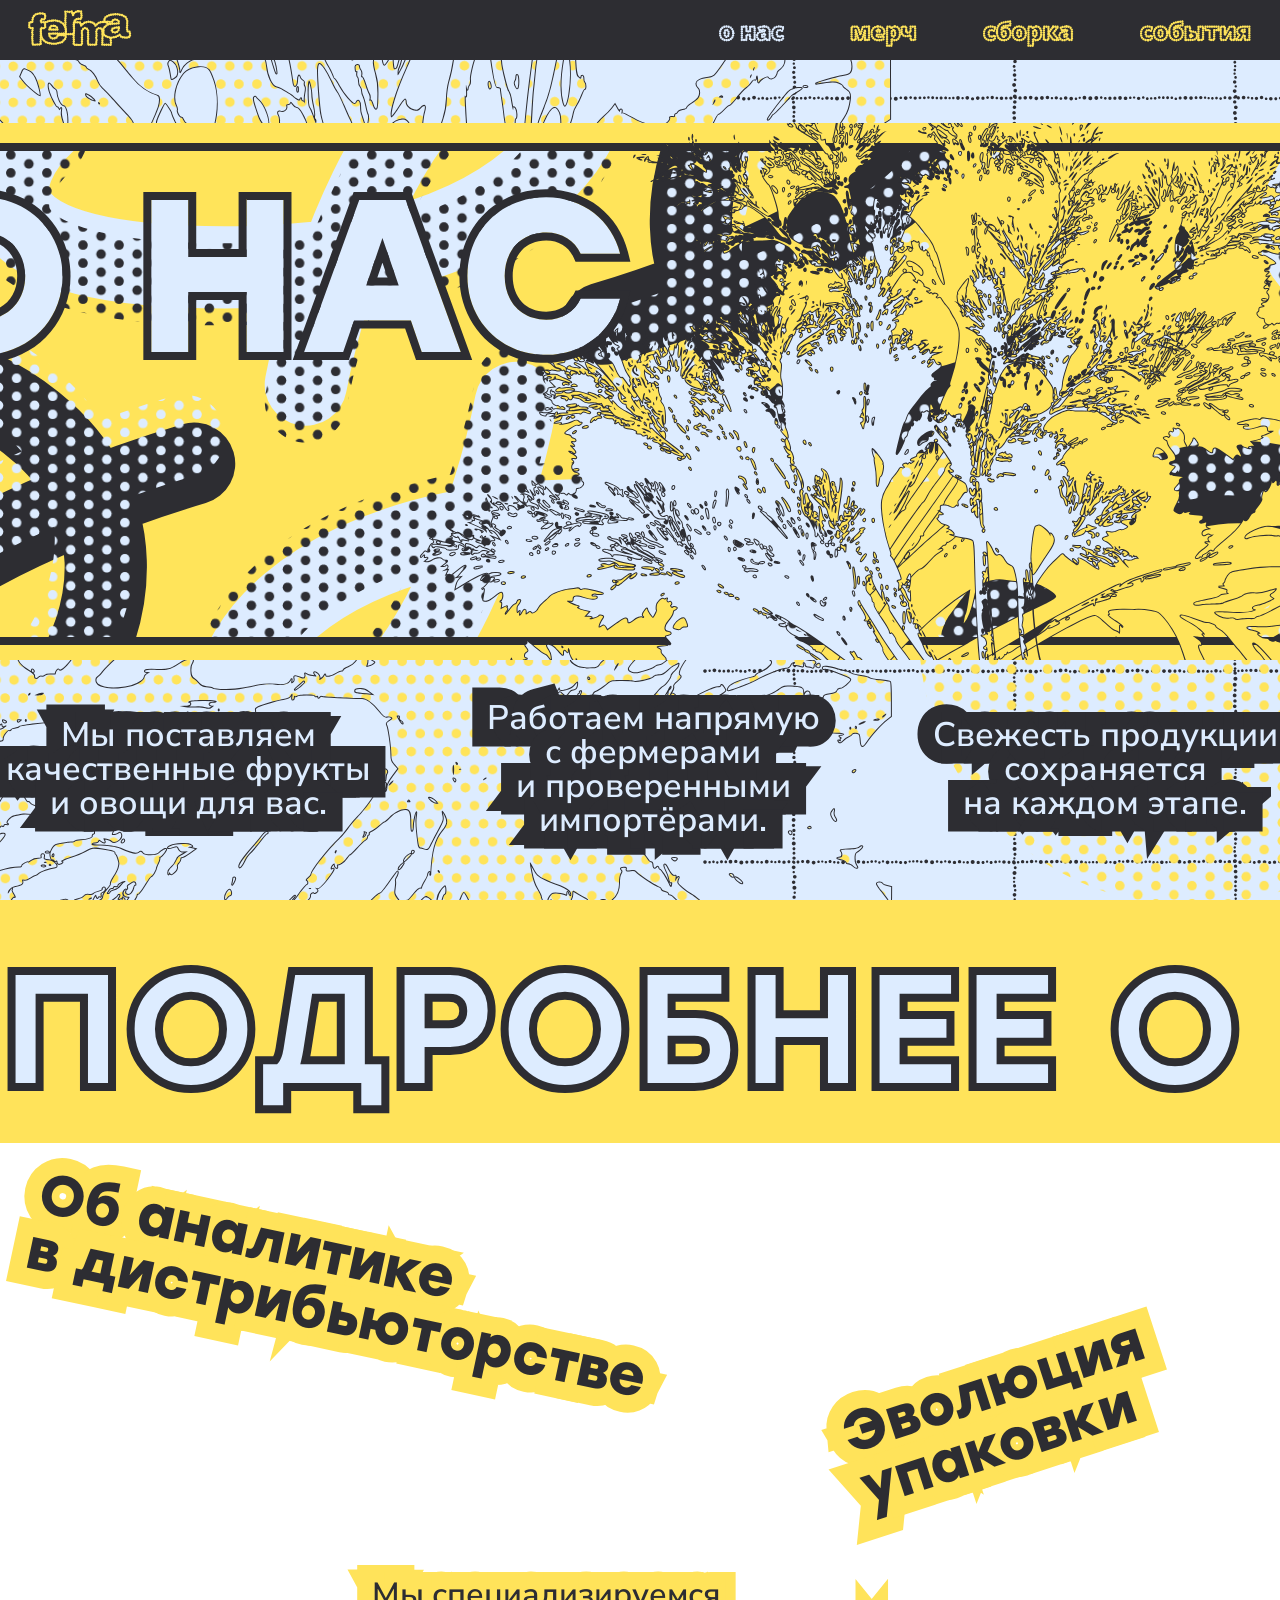
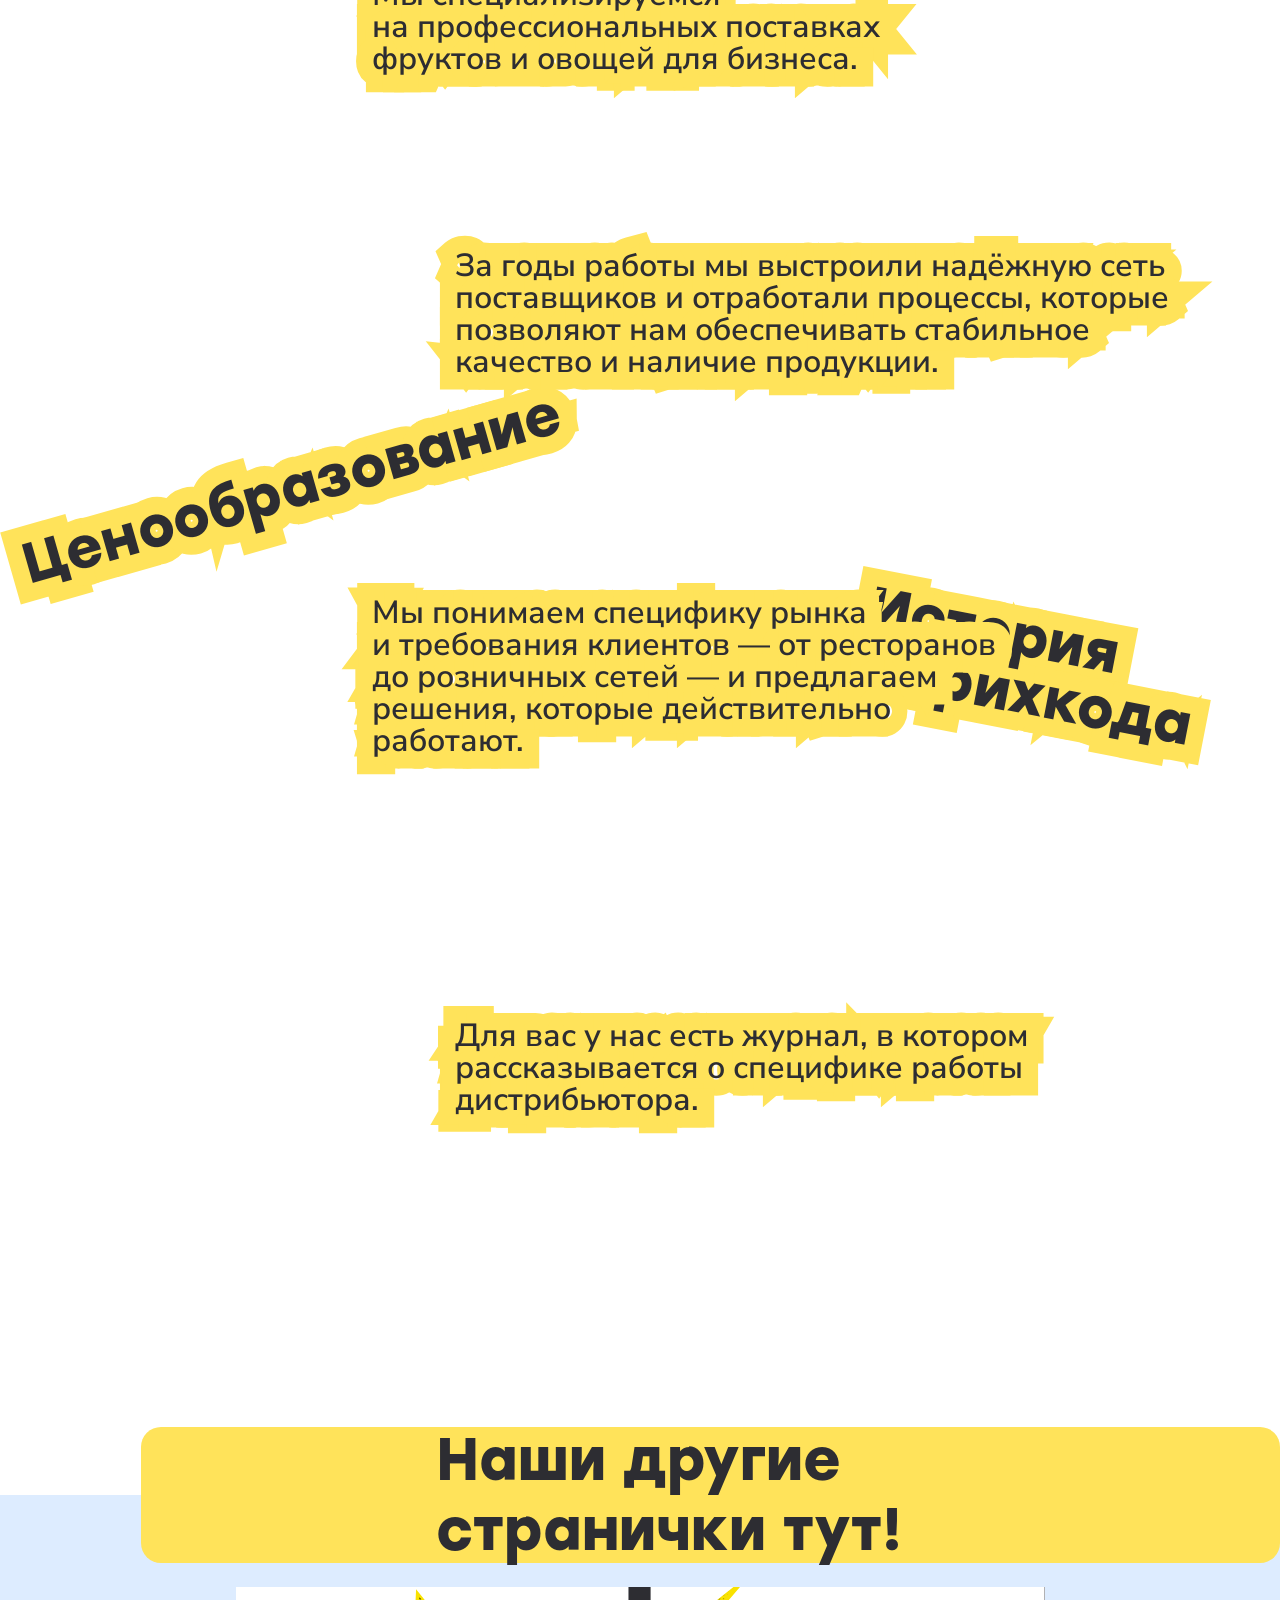
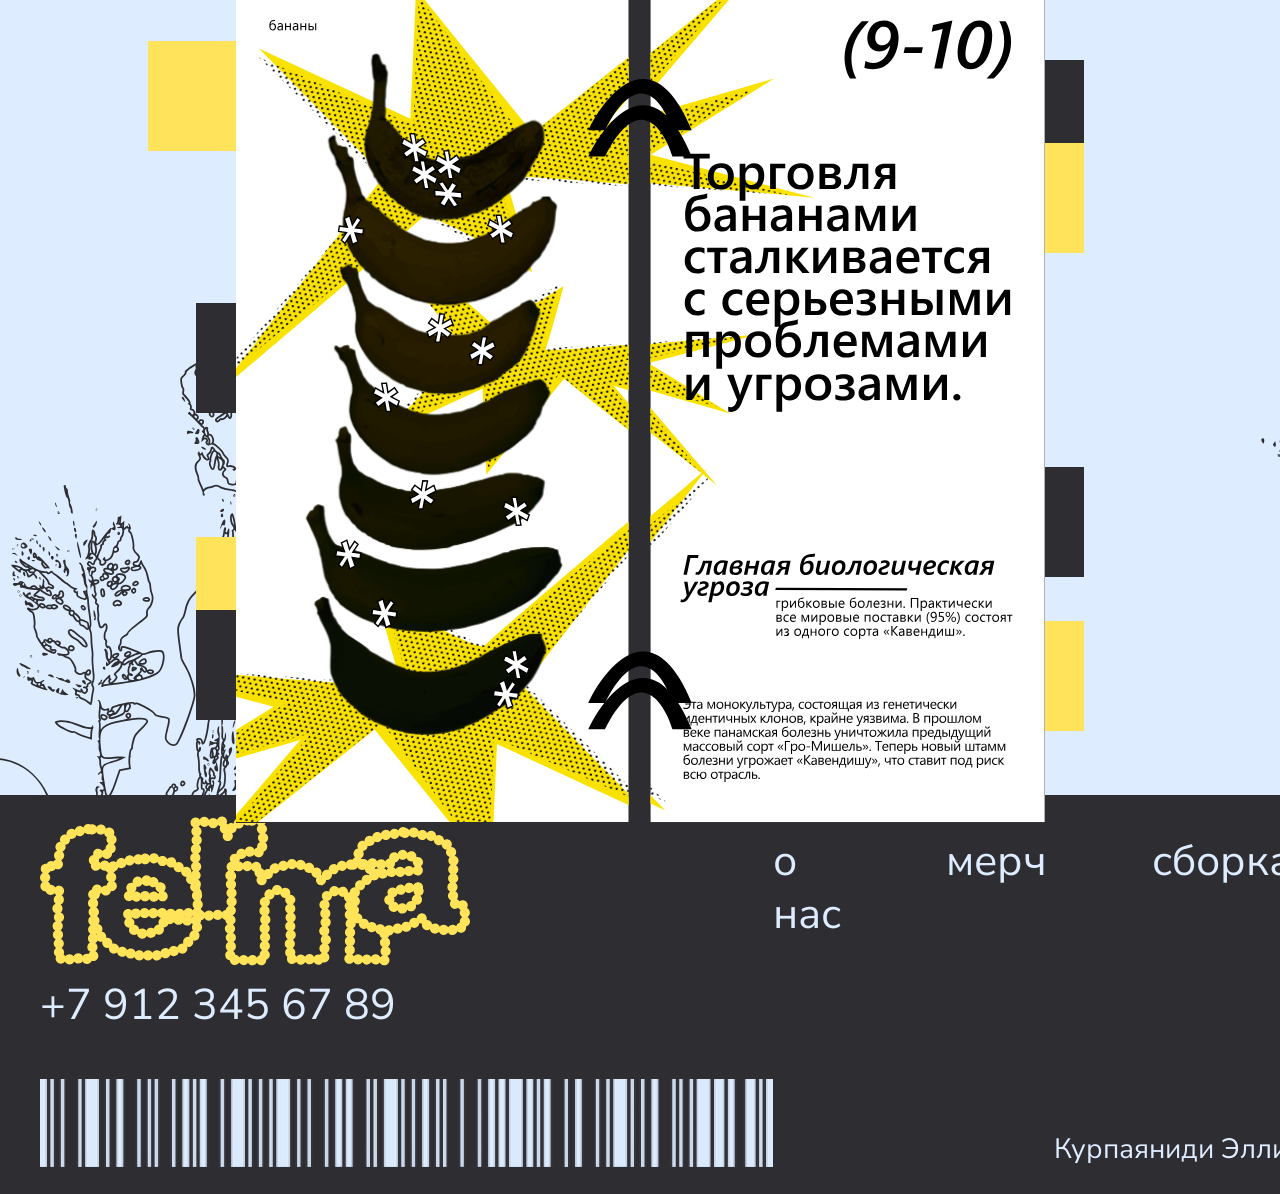
==== about.html @ 802f3a50 "all pages without adaptive" ====
<!DOCTYPE html>
<html lang="en">

<head>
    <meta charset="UTF-8">
    <meta name="viewport" content="width=device-width, initial-scale=1.0">
    <title>ferma</title>
    <link rel="stylesheet" href="stylesheets/style.css" />
    <script src="js/cart-store.js" defer></script>
    <script src="js/cart-nav.js" defer></script>
</head>

<body>
    <nav>
        <a href="./index.html" class="clickable">
            <img src="assets/img/logo.svg">
        </a>
        <div class="nav-sections">
            <a href="./about.html" class="nav-section clickable">
                <img class="default-nav" src="assets/img/about-active.svg">
                <img class="active-nav" src="assets/img/about-active.svg">
            </a>
            <a href="./merch.html" class="nav-section clickable">
                <img class="default-nav" src="assets/img/merch.svg">
                <img class="active-nav" src="assets/img/merch-active.svg">
            </a>
            <a href="./order.html" class="nav-section clickable">
                <img class="default-nav" src="assets/img/order.svg">
                <img class="active-nav" src="assets/img/order-active.svg">
            </a>
            <a href="./events.html" class="nav-section clickable">
                <img class="default-nav" src="assets/img/events.svg">
                <img class="active-nav" src="assets/img/events-active.svg">
            </a>
        </div>
    </nav>
    <section class="header-section-about">
        <div class="info-about-title">
        </div>
        <div class="info-text">
            <h6 class="stroke-text stroke-text--about-first-type"
                data-text="Мы&nbsp;поставляем качественные фрукты и&nbsp;овощи для вас.">
                <span>Мы&nbsp;поставляем качественные фрукты и&nbsp;овощи для вас.</span>
            </h6>
            <h6 class="stroke-text stroke-text--about-first-type"
                data-text="Работаем напрямую с&nbsp;фермерами и&nbsp;проверенными импортёрами.">
                <span>Работаем напрямую с&nbsp;фермерами и&nbsp;проверенными импортёрами.</span>
            </h6>
            <h6 class="stroke-text stroke-text--about-first-type"
                data-text="Свежесть продукции сохраняется на&nbsp;каждом этапе.">
                <span>Свежесть продукции сохраняется на&nbsp;каждом этапе.</span>
            </h6>
        </div>
    </section>
    <div class="info-run">
        <div class="info-run__track">
            <span>ПОДРОБНЕЕ О НАШЕЙ РАБОТЕ</span>
            <span>ПОДРОБНЕЕ О НАШЕЙ РАБОТЕ</span>
        </div>
    </div>
    <section class="zine-info">
        <h5 class="stroke-text stroke-text--about-third-type" data-text="Об аналитике в&nbsp;дистрибьюторстве"
            id="zine-title-theme-1">
            <span>Об аналитике в&nbsp;дистрибьюторстве</span>
        </h5>
        <h5 class="stroke-text stroke-text--about-third-type" data-text="Ценообразование" id="zine-title-theme-2">
            <span>Ценообразование</span>
        </h5>
        <h5 class="stroke-text stroke-text--about-third-type" data-text="Эволюция упаковки" id="zine-title-theme-3">
            <span>Эволюция упаковки</span>
        </h5>
        <h5 class="stroke-text stroke-text--about-third-type" data-text="История штрихкода" id="zine-title-theme-4">
            <span>История штрихкода</span>
        </h5>
        <h6 class="stroke-text stroke-text--about-second-type"
            data-text="Мы&nbsp;специализируемся на&nbsp;профессиональных поставках фруктов и&nbsp;овощей для бизнеса."
            id="zine-text-1">
            <span>Мы&nbsp;специализируемся на&nbsp;профессиональных поставках фруктов и&nbsp;овощей для
                бизнеса.</span>
        </h6>
        <h6 class="stroke-text stroke-text--about-second-type"
            data-text="За&nbsp;годы работы мы&nbsp;выстроили надёжную сеть поставщиков и&nbsp;отработали процессы, которые позволяют нам обеспечивать стабильное качество и&nbsp;наличие продукции."
            id="zine-text-2">
            <span>За&nbsp;годы работы мы&nbsp;выстроили надёжную сеть поставщиков и&nbsp;отработали процессы,
                которые позволяют нам обеспечивать стабильное качество и&nbsp;наличие продукции.</span>
        </h6>
        <h6 class="stroke-text stroke-text--about-second-type"
            data-text="Мы&nbsp;понимаем специфику рынка и&nbsp;требования клиентов&nbsp;&mdash; от&nbsp;ресторанов до&nbsp;розничных сетей&nbsp;&mdash; и&nbsp;предлагаем решения, которые действительно работают."
            id="zine-text-3">
            <span>Мы&nbsp;понимаем специфику рынка и&nbsp;требования клиентов&nbsp;&mdash; от&nbsp;ресторанов
                до&nbsp;розничных сетей&nbsp;&mdash; и&nbsp;предлагаем решения, которые действительно
                работают.</span>
        </h6>
        <h6 class="stroke-text stroke-text--about-second-type"
            data-text="Для вас у&nbsp;нас есть журнал, в&nbsp;котором рассказывается о&nbsp;специфике работы дистрибьютора."
            id="zine-text-4">
            <span>Для вас у&nbsp;нас есть журнал, в&nbsp;котором рассказывается о&nbsp;специфике работы
                дистрибьютора.</span>
        </h6>

        <div class="zine-title">
            Наши другие странички тут!
        </div>
    </section>
    <section class="zine-interactive">
        <section class="zine-interactive">
            <div class="zine-interactive__content">
                <button type="button" class="tab yellow-tab left-tab clickable" id="zine-interactive-tab-1"
                    data-page="0" aria-label="Страница 1"></button>
                <button type="button" class="tab gray-tab left-tab clickable" id="zine-interactive-tab-2" data-page="1"
                    aria-label="Страница 2"></button>
                <button type="button" class="tab yellow-tab left-tab clickable" id="zine-interactive-tab-3"
                    data-page="2" aria-label="Страница 3"></button>
                <button type="button" class="tab gray-tab left-tab clickable" id="zine-interactive-tab-4" data-page="3"
                    aria-label="Страница 4"></button>

                <button type="button" class="tab gray-tab right-tab clickable" id="zine-interactive-tab-5" data-page="4"
                    aria-label="Страница 5"></button>
                <button type="button" class="tab yellow-tab right-tab clickable" id="zine-interactive-tab-6"
                    data-page="5" aria-label="Страница 6"></button>
                <button type="button" class="tab gray-tab right-tab clickable" id="zine-interactive-tab-7" data-page="6"
                    aria-label="Страница 7"></button>
                <button type="button" class="tab yellow-tab right-tab clickable" id="zine-interactive-tab-8"
                    data-page="7" aria-label="Страница 8"></button>

                <div class="zine-page">
                    <div class="zine-page__backdrop" aria-hidden="true"></div>
                    <div class="zine-page__stage" id="zine-page-stage">
                        <img class="zine-page__image" id="zine-page-image" src="assets/img/zine-first.svg"
                            alt="Страница журнала">
                    </div>
                </div>
            </div>
        </section>

        <script src="js/zine-interactive.js" defer></script>

    </section>

    <script src="js/zine-interactive.js" defer></script>
    <footer>
        <div class="left-footer">
            <div class="contacts">
                <img src="assets/img/logo-footer.svg">
                <p>+7 912 345 67 89</p>
            </div>
            <img src="assets/img/barcode-footer.png">
        </div>
        <div class="right-footer">
            <div class="footer-links">
                <a href="./about.html">о нас</a>
                <a href="./merch.html">мерч</a>
                <a href="./order.html">сборка</a>
                <a href="./events.html">события</a>
            </div>
            <div class="name">
                <p>Курпаяниди Эллина</p>
                <p>БРИЦП252</p>
            </div>
        </div>
    </footer>
</body>

</html>
---- stylesheets/style.css ----
@import "./reset.css";
@import "./font.css";
@import "./base.css";
@import "./adaptive.css";
@import "./about.css";
@import "./merch.css";
@import "./merch-product.css";
@import "./cart.css";
@import "./order.css";
@import "./events.css";
@import "./event.css";
@import "./form.css";
@import "./error.css";
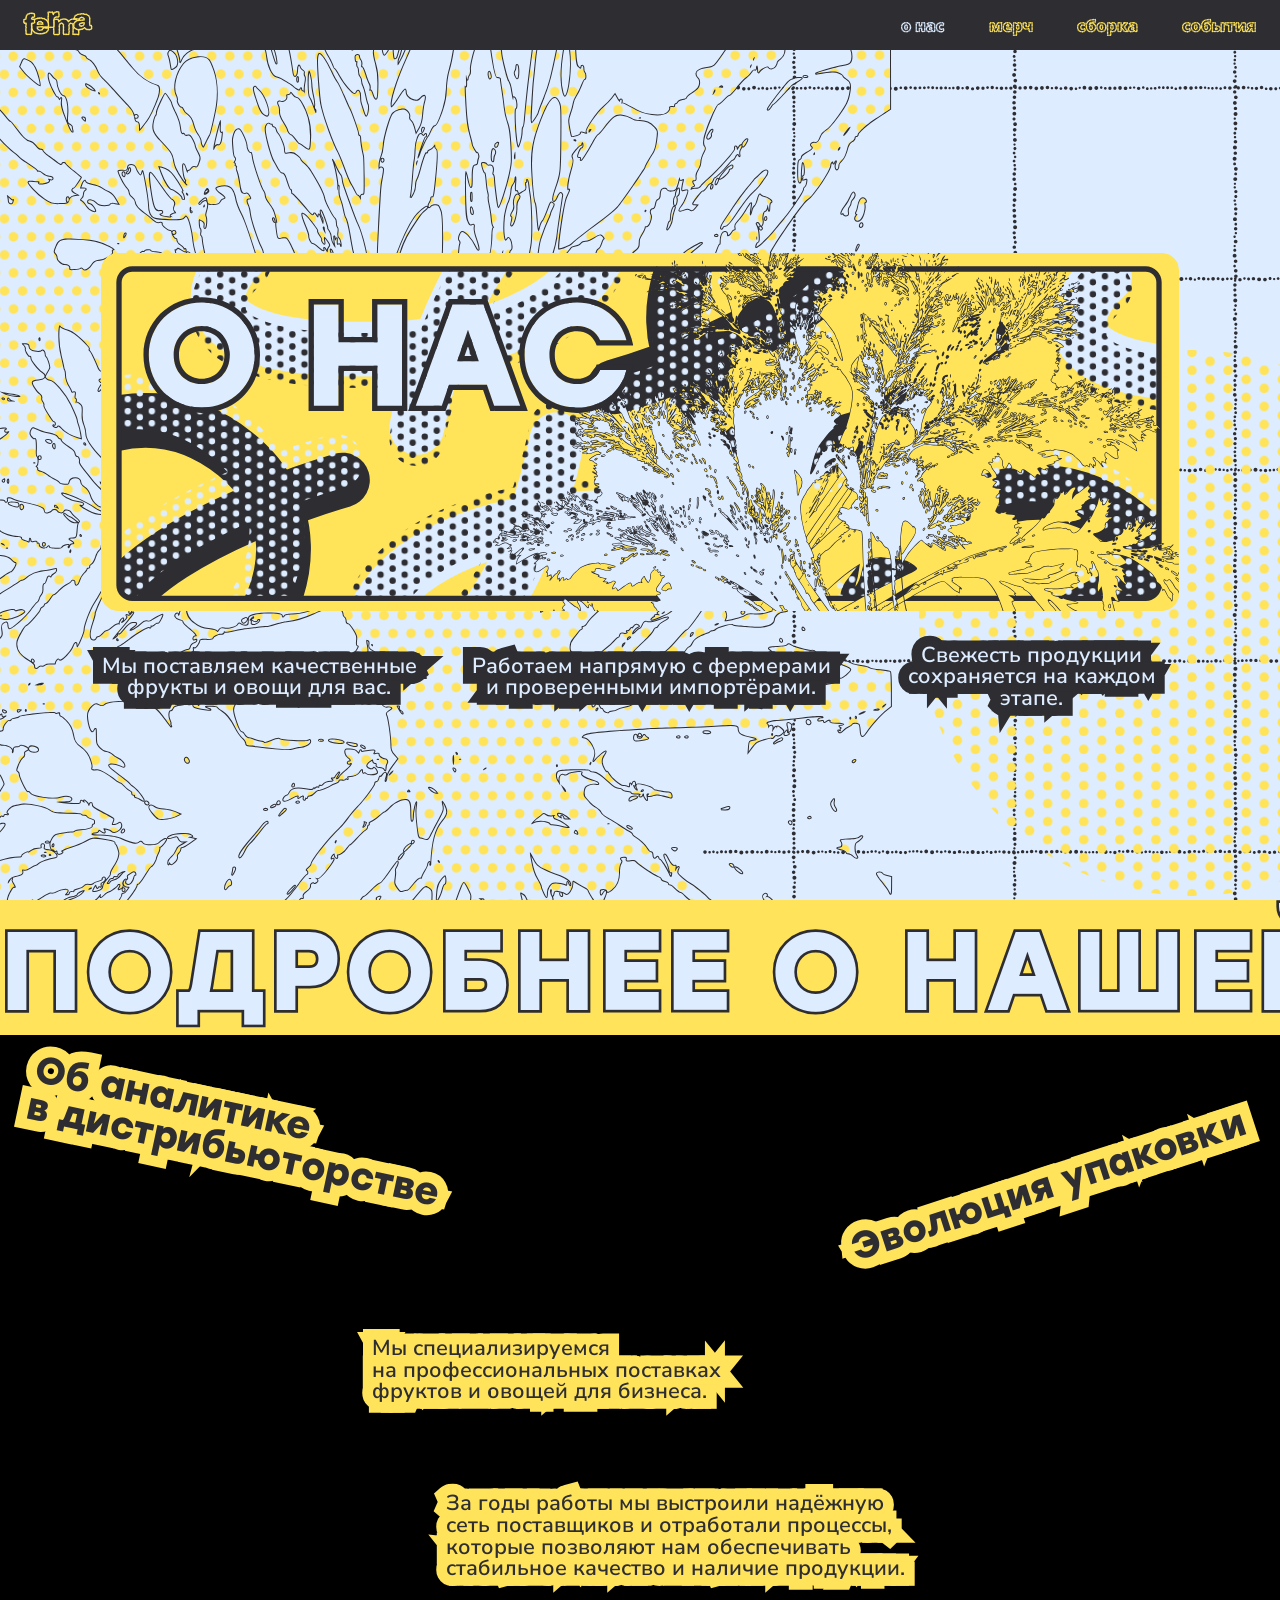
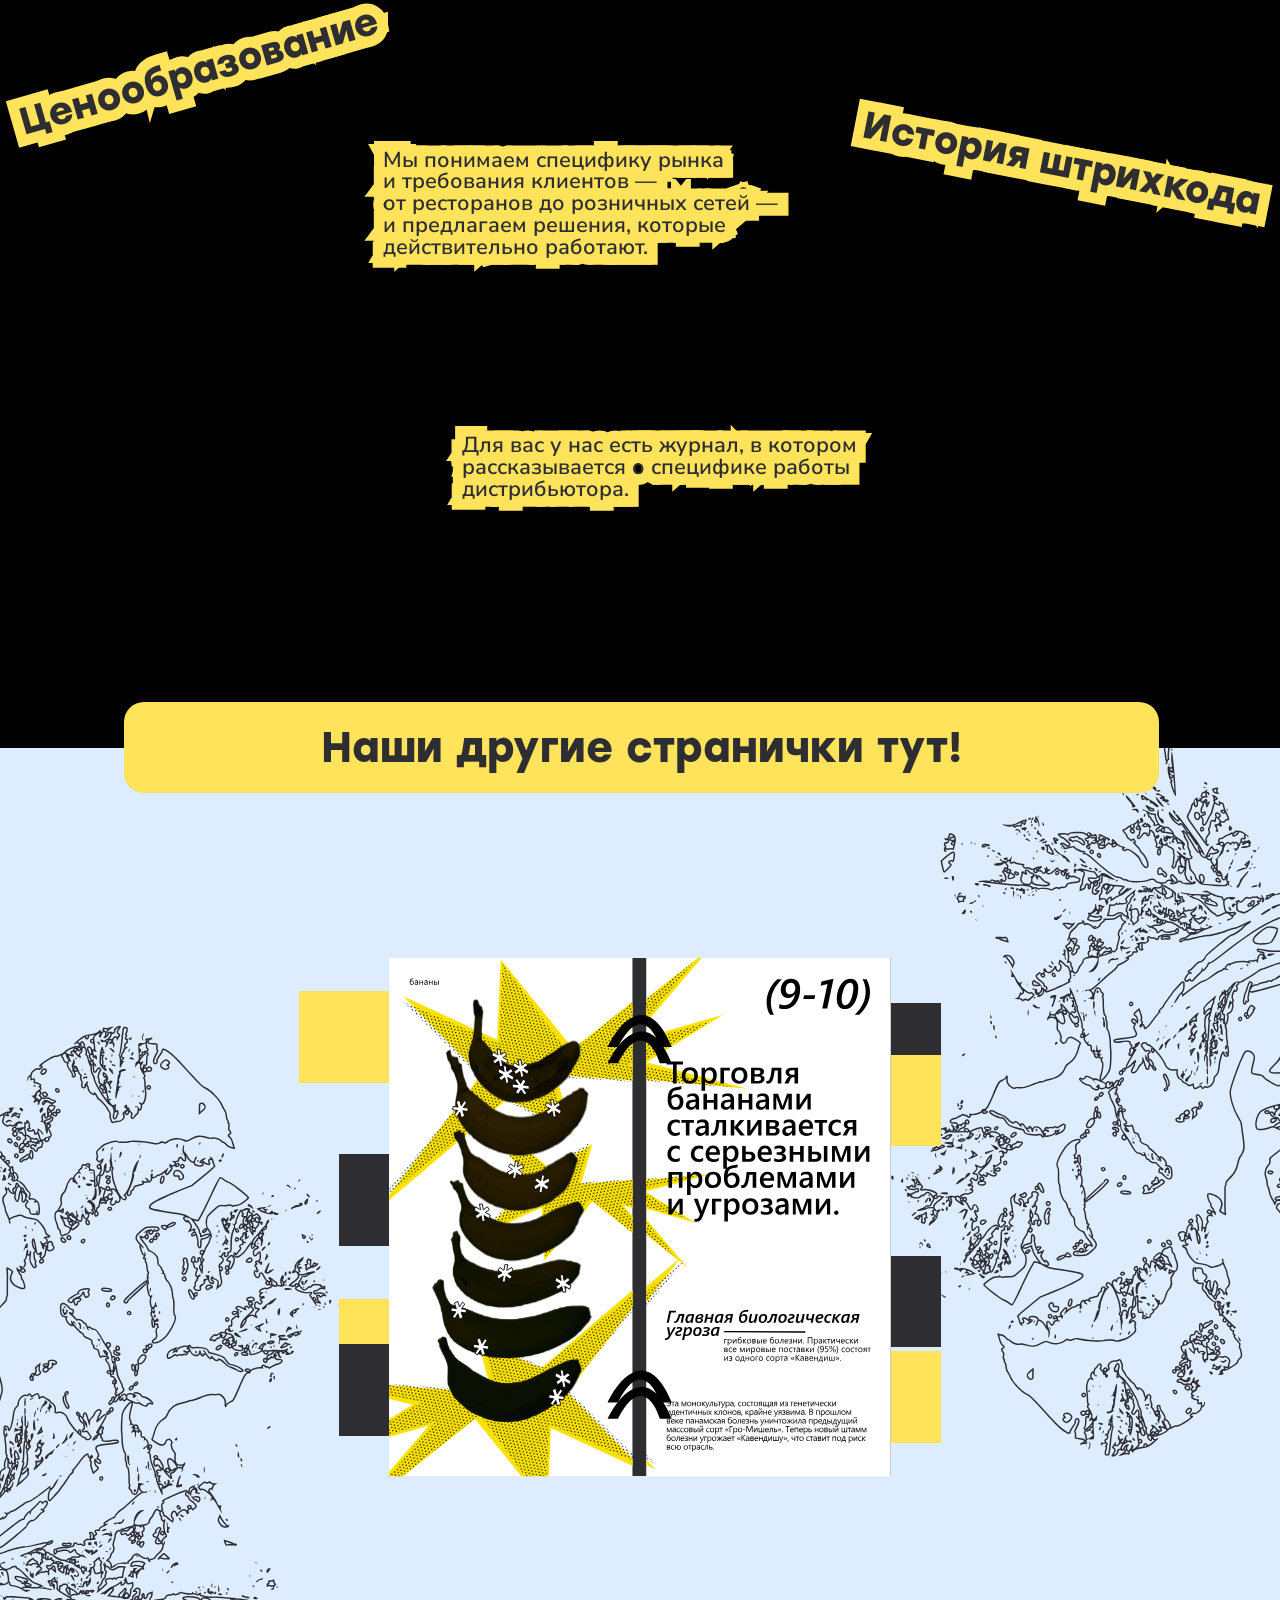
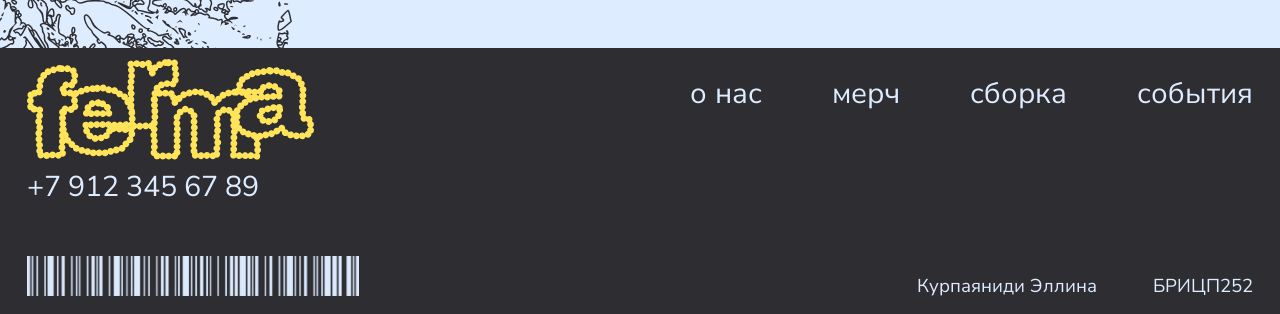
==== commit 6d357e3e: "adaptive + edits" ====
--- a/about.html
+++ b/about.html
@@ -4,38 +4,46 @@
 <head>
     <meta charset="UTF-8">
     <meta name="viewport" content="width=device-width, initial-scale=1.0">
+    <link rel="icon" href="assets/img/ui/favicon.svg" type="image/svg+xml">
     <title>ferma</title>
     <link rel="stylesheet" href="stylesheets/style.css" />
     <script src="js/cart-store.js" defer></script>
     <script src="js/cart-nav.js" defer></script>
+    <script src="js/nav-menu.js" defer></script>
 </head>
 
 <body>
     <nav>
         <a href="./index.html" class="clickable">
-            <img src="assets/img/logo.svg">
+            <img src="assets/img/ui/logo.svg">
         </a>
-        <div class="nav-sections">
+        <div class="nav-sections" id="nav-mobile-panel">
             <a href="./about.html" class="nav-section clickable">
-                <img class="default-nav" src="assets/img/about-active.svg">
-                <img class="active-nav" src="assets/img/about-active.svg">
+                <img class="default-nav" src="assets/img/ui/about-active.svg">
+                <img class="active-nav" src="assets/img/ui/about-active.svg">
             </a>
             <a href="./merch.html" class="nav-section clickable">
-                <img class="default-nav" src="assets/img/merch.svg">
-                <img class="active-nav" src="assets/img/merch-active.svg">
+                <img class="default-nav" src="assets/img/ui/merch.svg">
+                <img class="active-nav" src="assets/img/ui/merch-active.svg">
             </a>
             <a href="./order.html" class="nav-section clickable">
-                <img class="default-nav" src="assets/img/order.svg">
-                <img class="active-nav" src="assets/img/order-active.svg">
+                <img class="default-nav" src="assets/img/ui/order.svg">
+                <img class="active-nav" src="assets/img/ui/order-active.svg">
             </a>
             <a href="./events.html" class="nav-section clickable">
-                <img class="default-nav" src="assets/img/events.svg">
-                <img class="active-nav" src="assets/img/events-active.svg">
+                <img class="default-nav" src="assets/img/ui/events.svg">
+                <img class="active-nav" src="assets/img/ui/events-active.svg">
             </a>
         </div>
+        <button type="button" class="nav-burger clickable" aria-label="Открыть меню" aria-expanded="false" aria-controls="nav-mobile-panel">
+            <img src="assets/img/ui/burger-menu.svg" alt="">
+        </button>
     </nav>
+    <div class="nav-overlay" aria-hidden="true"></div>
     <section class="header-section-about">
         <div class="info-about-title">
+            <img class="info-about-title__banner info-about-title__banner--768" src="assets/img/banners/about-banner-768.svg" alt="">
+            <img class="info-about-title__banner info-about-title__banner--430" src="assets/img/banners/about-banner-430.svg" alt="">
         </div>
         <div class="info-text">
             <h6 class="stroke-text stroke-text--about-first-type"
@@ -103,48 +111,43 @@
         </div>
     </section>
     <section class="zine-interactive">
-        <section class="zine-interactive">
-            <div class="zine-interactive__content">
-                <button type="button" class="tab yellow-tab left-tab clickable" id="zine-interactive-tab-1"
-                    data-page="0" aria-label="Страница 1"></button>
-                <button type="button" class="tab gray-tab left-tab clickable" id="zine-interactive-tab-2" data-page="1"
-                    aria-label="Страница 2"></button>
-                <button type="button" class="tab yellow-tab left-tab clickable" id="zine-interactive-tab-3"
-                    data-page="2" aria-label="Страница 3"></button>
-                <button type="button" class="tab gray-tab left-tab clickable" id="zine-interactive-tab-4" data-page="3"
-                    aria-label="Страница 4"></button>
+        <div class="zine-interactive__content">
+            <button type="button" class="tab yellow-tab left-tab clickable" id="zine-interactive-tab-1"
+                data-page="0" aria-label="Страница 1"></button>
+            <button type="button" class="tab gray-tab left-tab clickable" id="zine-interactive-tab-2" data-page="1"
+                aria-label="Страница 2"></button>
+            <button type="button" class="tab yellow-tab left-tab clickable" id="zine-interactive-tab-3"
+                data-page="2" aria-label="Страница 3"></button>
+            <button type="button" class="tab gray-tab left-tab clickable" id="zine-interactive-tab-4" data-page="3"
+                aria-label="Страница 4"></button>
 
-                <button type="button" class="tab gray-tab right-tab clickable" id="zine-interactive-tab-5" data-page="4"
-                    aria-label="Страница 5"></button>
-                <button type="button" class="tab yellow-tab right-tab clickable" id="zine-interactive-tab-6"
-                    data-page="5" aria-label="Страница 6"></button>
-                <button type="button" class="tab gray-tab right-tab clickable" id="zine-interactive-tab-7" data-page="6"
-                    aria-label="Страница 7"></button>
-                <button type="button" class="tab yellow-tab right-tab clickable" id="zine-interactive-tab-8"
-                    data-page="7" aria-label="Страница 8"></button>
+            <button type="button" class="tab gray-tab right-tab clickable" id="zine-interactive-tab-5" data-page="4"
+                aria-label="Страница 5"></button>
+            <button type="button" class="tab yellow-tab right-tab clickable" id="zine-interactive-tab-6"
+                data-page="5" aria-label="Страница 6"></button>
+            <button type="button" class="tab gray-tab right-tab clickable" id="zine-interactive-tab-7" data-page="6"
+                aria-label="Страница 7"></button>
+            <button type="button" class="tab yellow-tab right-tab clickable" id="zine-interactive-tab-8"
+                data-page="7" aria-label="Страница 8"></button>
 
-                <div class="zine-page">
-                    <div class="zine-page__backdrop" aria-hidden="true"></div>
-                    <div class="zine-page__stage" id="zine-page-stage">
-                        <img class="zine-page__image" id="zine-page-image" src="assets/img/zine-first.svg"
-                            alt="Страница журнала">
-                    </div>
+            <div class="zine-page">
+                <div class="zine-page__backdrop" aria-hidden="true"></div>
+                <div class="zine-page__stage" id="zine-page-stage">
+                    <img class="zine-page__image" id="zine-page-image" src="assets/img/zine/zine-first.svg"
+                        alt="Страница журнала">
                 </div>
             </div>
-        </section>
-
-        <script src="js/zine-interactive.js" defer></script>
-
+        </div>
     </section>
 
     <script src="js/zine-interactive.js" defer></script>
     <footer>
         <div class="left-footer">
             <div class="contacts">
-                <img src="assets/img/logo-footer.svg">
+                <img src="assets/img/ui/logo-footer.svg">
                 <p>+7 912 345 67 89</p>
             </div>
-            <img src="assets/img/barcode-footer.png">
+            <img src="assets/img/ui/barcode-footer.png">
         </div>
         <div class="right-footer">
             <div class="footer-links">
@@ -161,4 +164,4 @@
     </footer>
 </body>
 
-</html>+</html>
--- a/stylesheets/style.css
+++ b/stylesheets/style.css
@@ -1,13 +1,13 @@
-@import "./reset.css";
-@import "./font.css";
-@import "./base.css";
-@import "./adaptive.css";
-@import "./about.css";
-@import "./merch.css";
-@import "./merch-product.css";
-@import "./cart.css";
-@import "./order.css";
-@import "./events.css";
-@import "./event.css";
-@import "./form.css";
-@import "./error.css";+@import "./styles/reset.css";
+@import "./styles/font.css";
+@import "./styles/base.css";
+@import "./styles/about.css";
+@import "./styles/merch.css";
+@import "./styles/merch-product.css";
+@import "./styles/cart.css";
+@import "./styles/order.css";
+@import "./styles/events.css";
+@import "./styles/event.css";
+@import "./styles/form.css";
+@import "./styles/error.css";
+@import "./adaptives/adaptive.css";
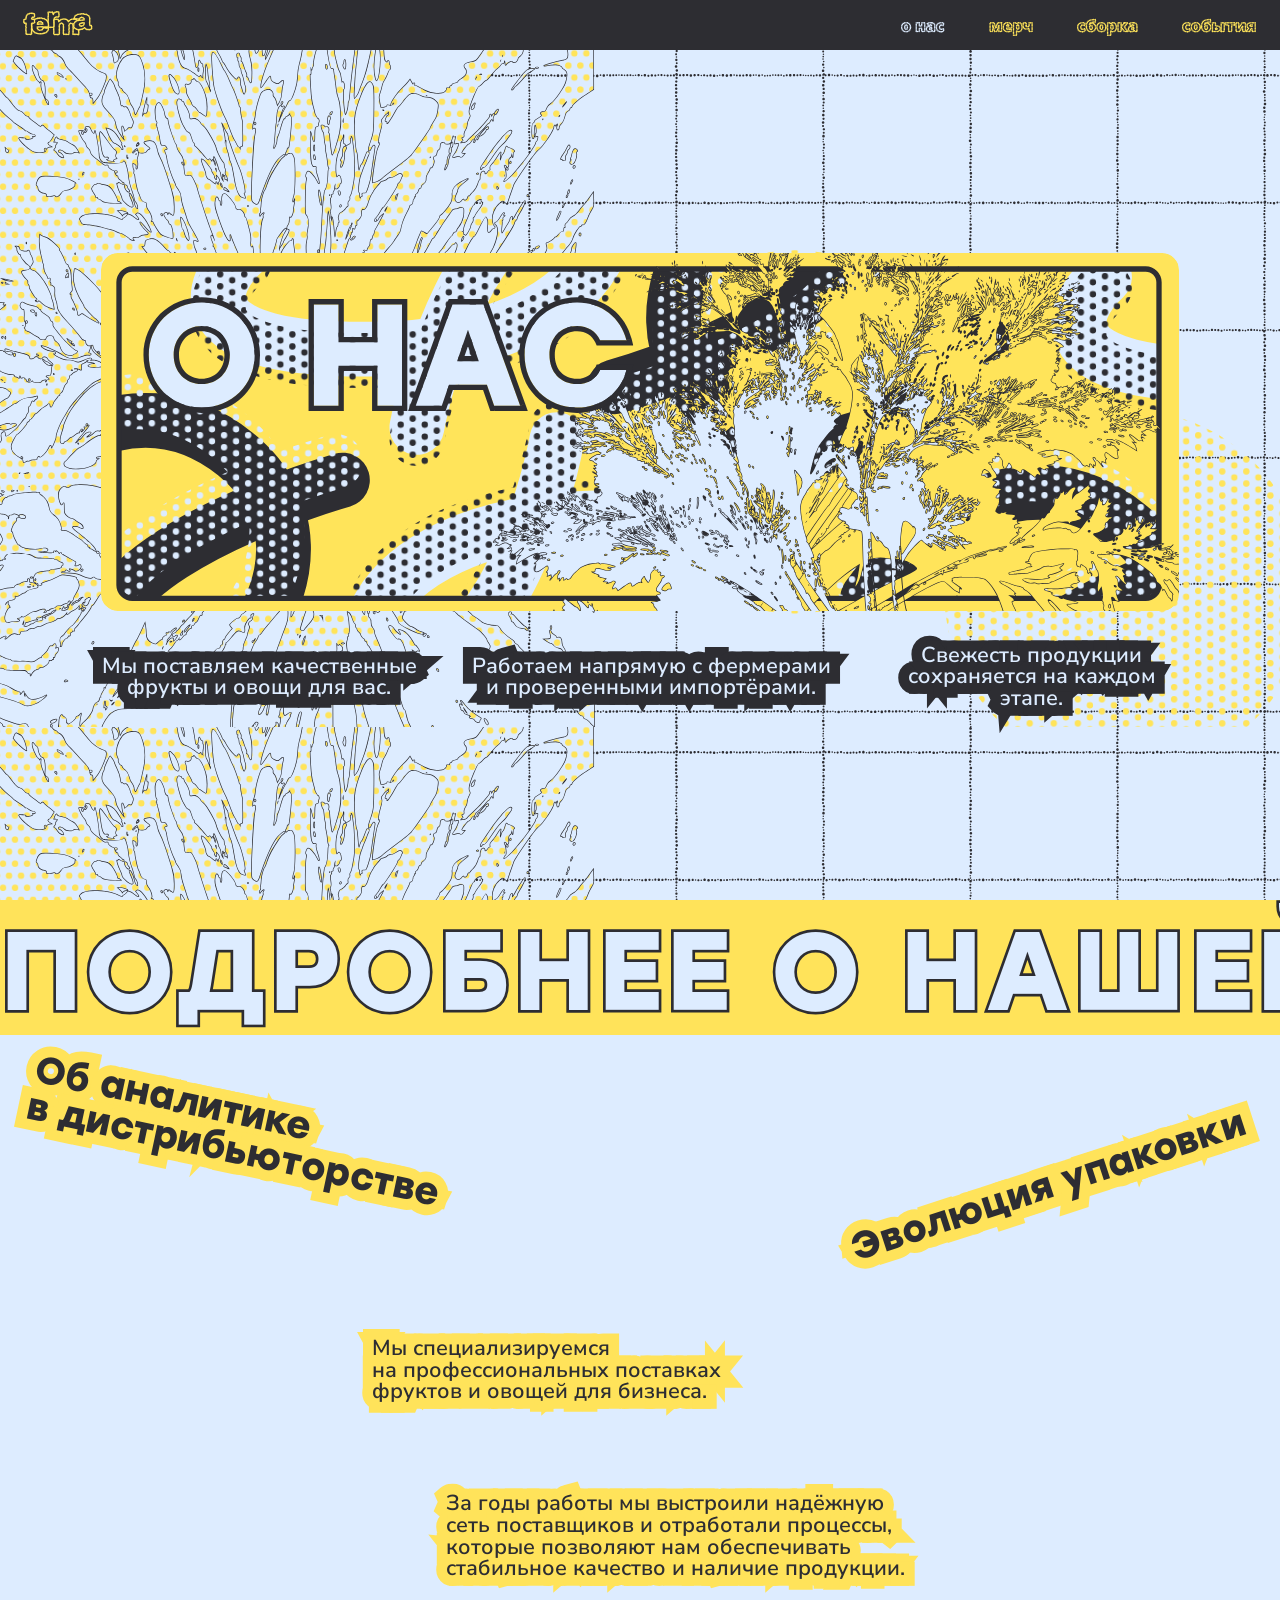
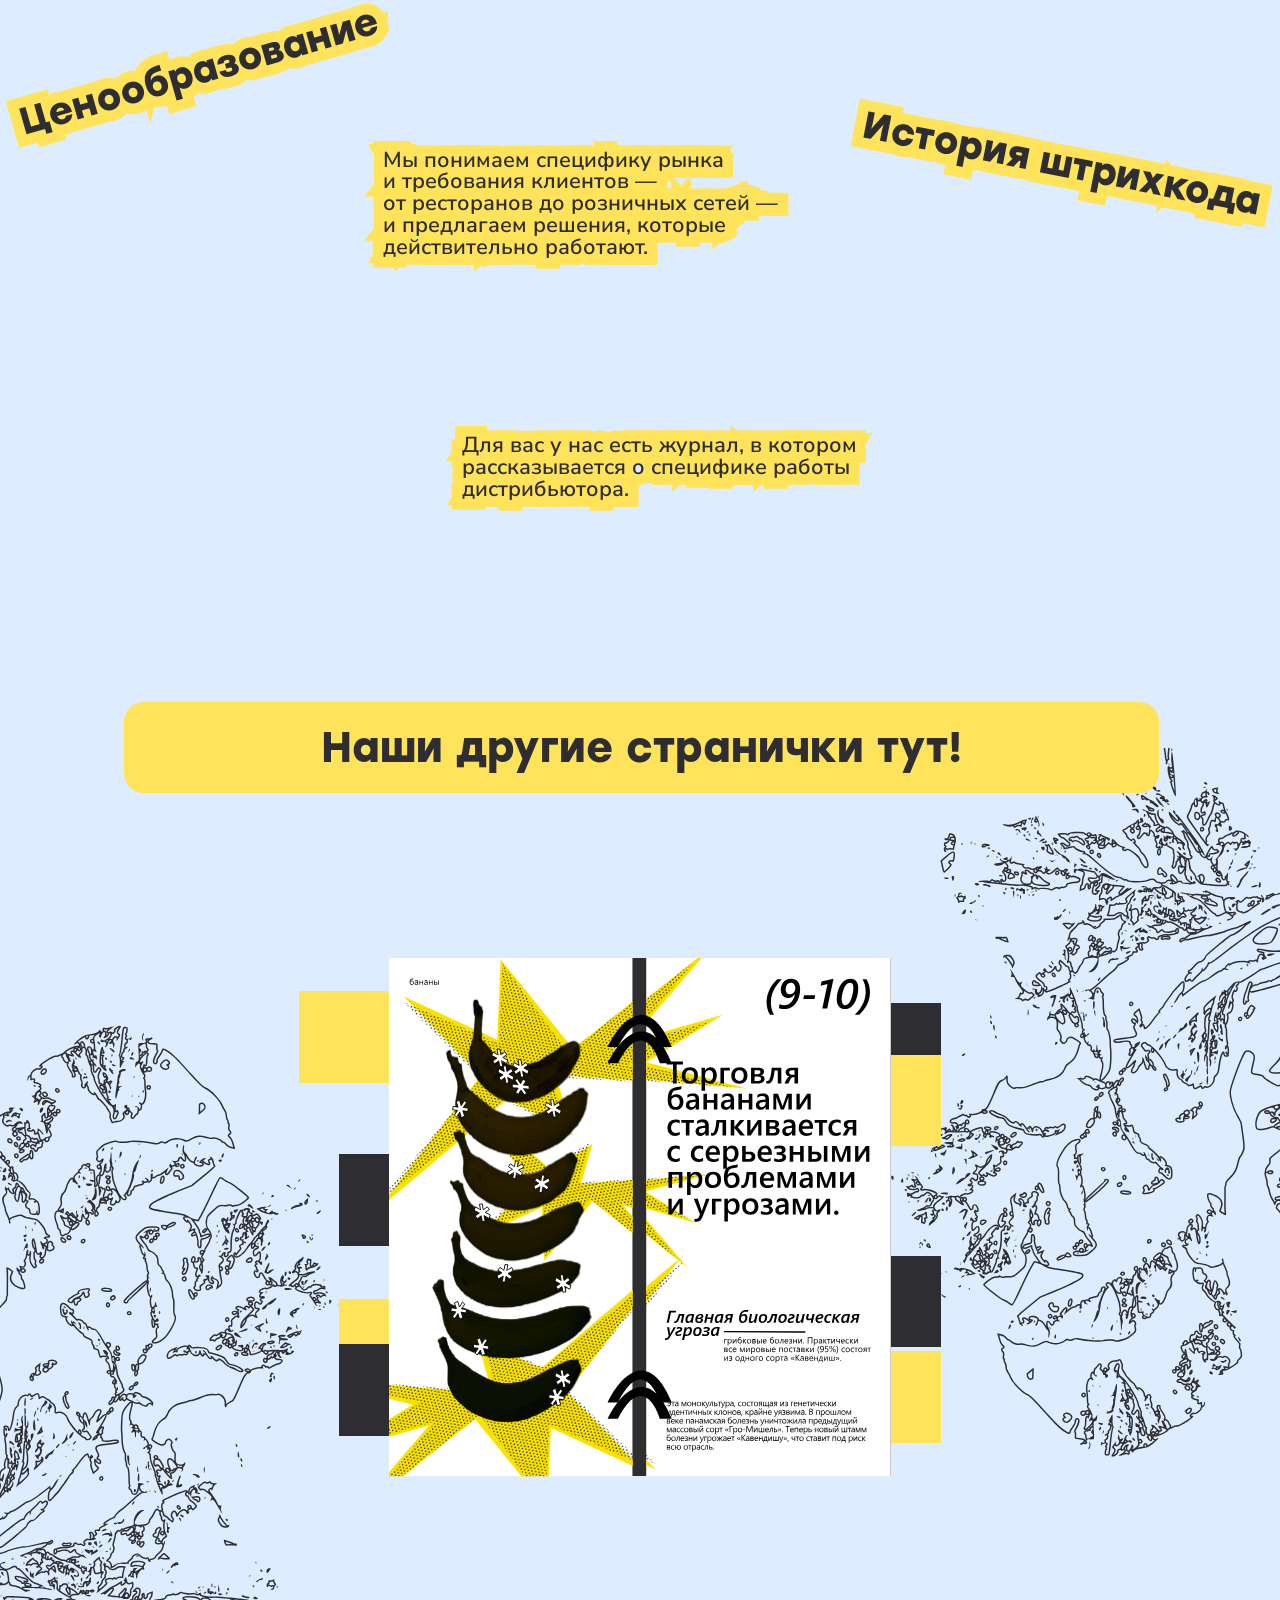
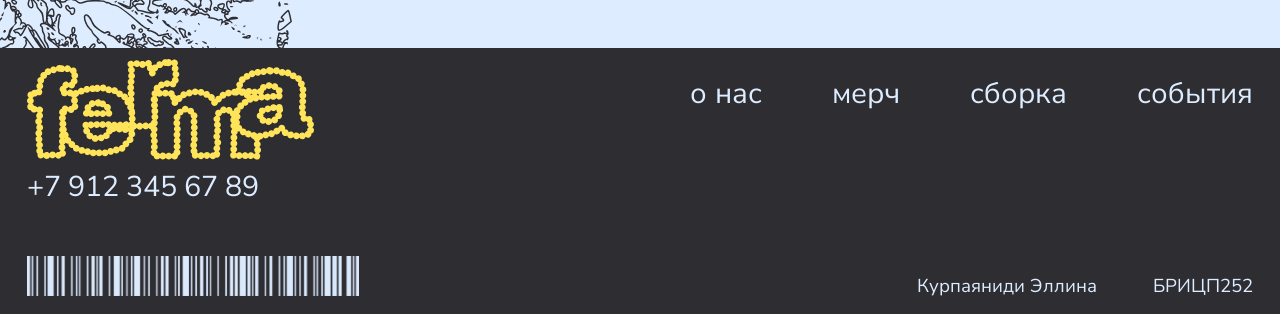
==== commit 4f7029af: "optimization" ====
--- a/about.html
+++ b/about.html
@@ -42,8 +42,11 @@
     <div class="nav-overlay" aria-hidden="true"></div>
     <section class="header-section-about">
         <div class="info-about-title">
-            <img class="info-about-title__banner info-about-title__banner--768" src="assets/img/banners/about-banner-768.svg" alt="">
-            <img class="info-about-title__banner info-about-title__banner--430" src="assets/img/banners/about-banner-430.svg" alt="">
+            <picture class="info-about-title__banner-wrap">
+                <source media="(max-width: 430px)" srcset="assets/img/banners/about-banner-430.svg">
+                <source media="(max-width: 768px)" srcset="assets/img/banners/about-banner-768.svg">
+                <img src="data:," alt="" width="1" height="1" decoding="async">
+            </picture>
         </div>
         <div class="info-text">
             <h6 class="stroke-text stroke-text--about-first-type"
@@ -66,7 +69,10 @@
             <span>ПОДРОБНЕЕ О НАШЕЙ РАБОТЕ</span>
         </div>
     </div>
-    <section class="zine-info">
+    <section class="zine-info lazy-bg"
+        data-bg="assets/img/backgrounds/zine-info-bg.svg"
+        data-bg-768="assets/img/backgrounds/zine-info-bg-768.svg"
+        data-bg-430="assets/img/backgrounds/zine-info-bg-430.svg">
         <h5 class="stroke-text stroke-text--about-third-type" data-text="Об аналитике в&nbsp;дистрибьюторстве"
             id="zine-title-theme-1">
             <span>Об аналитике в&nbsp;дистрибьюторстве</span>
@@ -110,7 +116,10 @@
             Наши другие странички тут!
         </div>
     </section>
-    <section class="zine-interactive">
+    <section class="zine-interactive lazy-bg"
+        data-bg="assets/img/backgrounds/zine-interactive-bg.svg"
+        data-bg-768="assets/img/backgrounds/zine-interactive-bg-768.svg"
+        data-bg-430="assets/img/backgrounds/zine-interactive-bg-430.svg">
         <div class="zine-interactive__content">
             <button type="button" class="tab yellow-tab left-tab clickable" id="zine-interactive-tab-1"
                 data-page="0" aria-label="Страница 1"></button>
@@ -141,13 +150,14 @@
     </section>
 
     <script src="js/zine-interactive.js" defer></script>
+    <script src="js/lazy-bg.js" defer></script>
     <footer>
         <div class="left-footer">
             <div class="contacts">
                 <img src="assets/img/ui/logo-footer.svg">
                 <p>+7 912 345 67 89</p>
             </div>
-            <img src="assets/img/ui/barcode-footer.png">
+            <img src="assets/img/ui/barcode-footer.png" alt="" loading="lazy" decoding="async">
         </div>
         <div class="right-footer">
             <div class="footer-links">
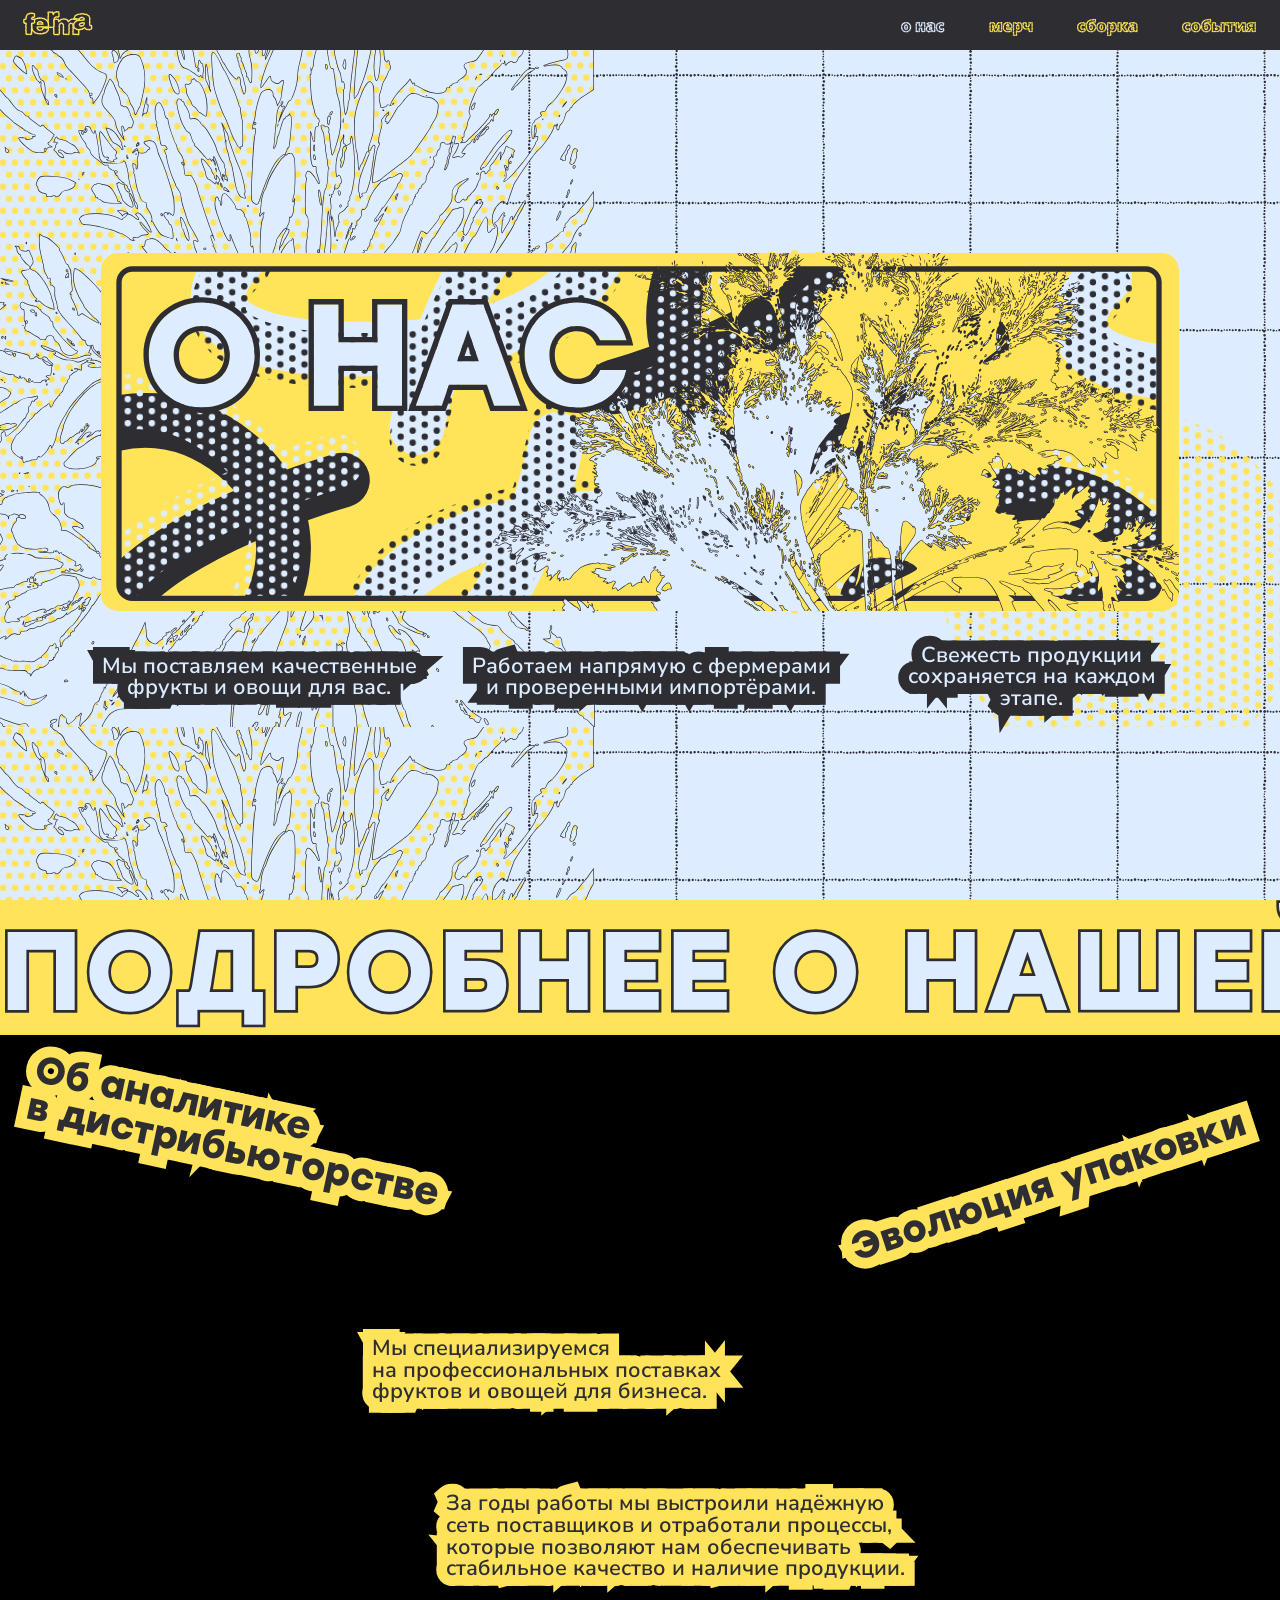
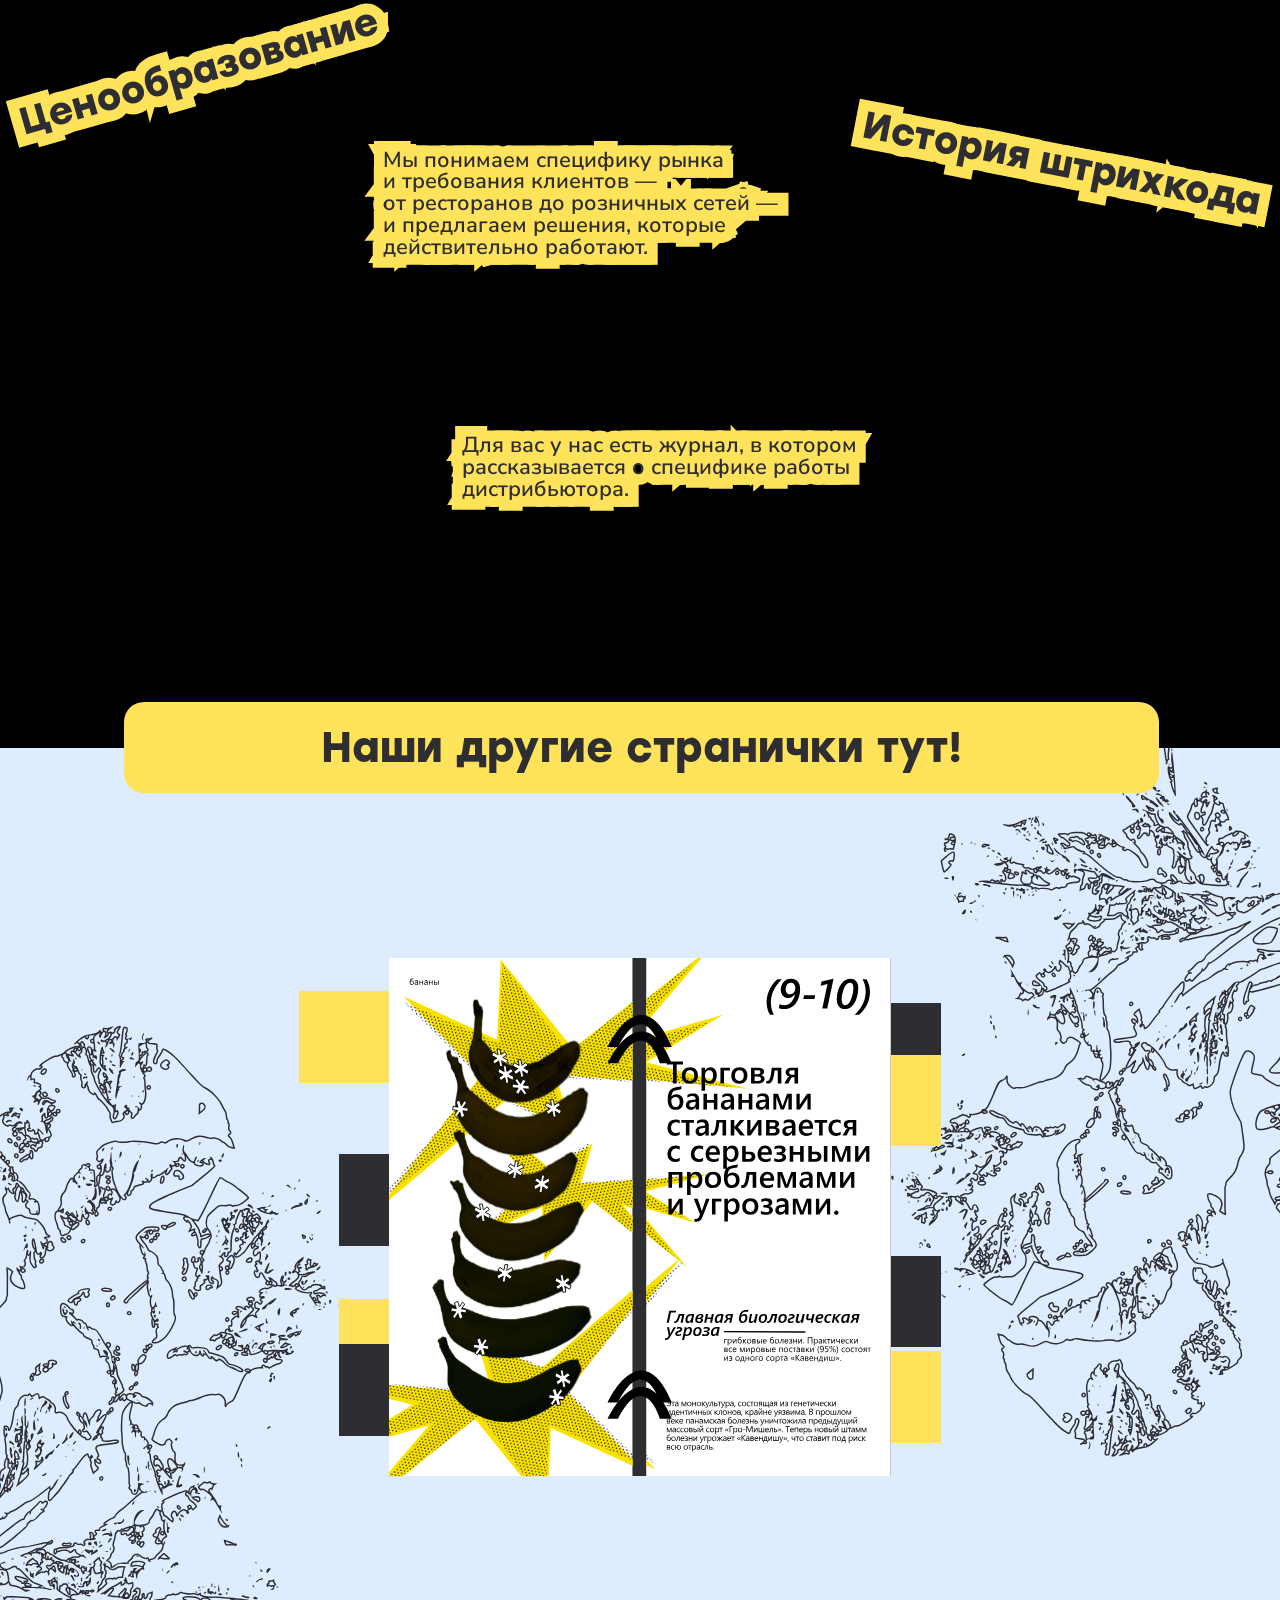
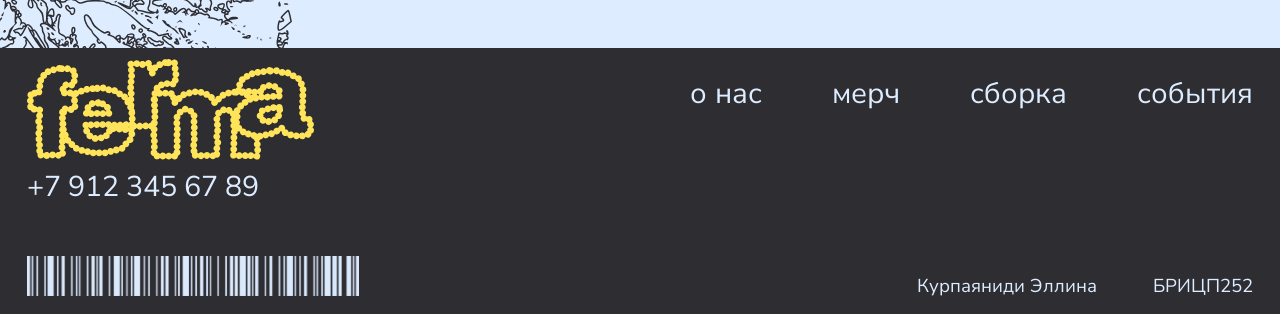
==== commit cc9e3aa8: "edits" ====
--- a/about.html
+++ b/about.html
@@ -42,11 +42,8 @@
     <div class="nav-overlay" aria-hidden="true"></div>
     <section class="header-section-about">
         <div class="info-about-title">
-            <picture class="info-about-title__banner-wrap">
-                <source media="(max-width: 430px)" srcset="assets/img/banners/about-banner-430.svg">
-                <source media="(max-width: 768px)" srcset="assets/img/banners/about-banner-768.svg">
-                <img src="data:," alt="" width="1" height="1" decoding="async">
-            </picture>
+            <img class="info-about-title__banner info-about-title__banner--768" src="assets/img/banners/about-banner-768.svg" alt="">
+            <img class="info-about-title__banner info-about-title__banner--430" src="assets/img/banners/about-banner-430.svg" alt="">
         </div>
         <div class="info-text">
             <h6 class="stroke-text stroke-text--about-first-type"
@@ -69,10 +66,7 @@
             <span>ПОДРОБНЕЕ О НАШЕЙ РАБОТЕ</span>
         </div>
     </div>
-    <section class="zine-info lazy-bg"
-        data-bg="assets/img/backgrounds/zine-info-bg.svg"
-        data-bg-768="assets/img/backgrounds/zine-info-bg-768.svg"
-        data-bg-430="assets/img/backgrounds/zine-info-bg-430.svg">
+    <section class="zine-info">
         <h5 class="stroke-text stroke-text--about-third-type" data-text="Об аналитике в&nbsp;дистрибьюторстве"
             id="zine-title-theme-1">
             <span>Об аналитике в&nbsp;дистрибьюторстве</span>
@@ -116,10 +110,7 @@
             Наши другие странички тут!
         </div>
     </section>
-    <section class="zine-interactive lazy-bg"
-        data-bg="assets/img/backgrounds/zine-interactive-bg.svg"
-        data-bg-768="assets/img/backgrounds/zine-interactive-bg-768.svg"
-        data-bg-430="assets/img/backgrounds/zine-interactive-bg-430.svg">
+    <section class="zine-interactive">
         <div class="zine-interactive__content">
             <button type="button" class="tab yellow-tab left-tab clickable" id="zine-interactive-tab-1"
                 data-page="0" aria-label="Страница 1"></button>
@@ -150,14 +141,13 @@
     </section>
 
     <script src="js/zine-interactive.js" defer></script>
-    <script src="js/lazy-bg.js" defer></script>
     <footer>
         <div class="left-footer">
             <div class="contacts">
                 <img src="assets/img/ui/logo-footer.svg">
                 <p>+7 912 345 67 89</p>
             </div>
-            <img src="assets/img/ui/barcode-footer.png" alt="" loading="lazy" decoding="async">
+            <img src="assets/img/ui/barcode-footer.png">
         </div>
         <div class="right-footer">
             <div class="footer-links">
